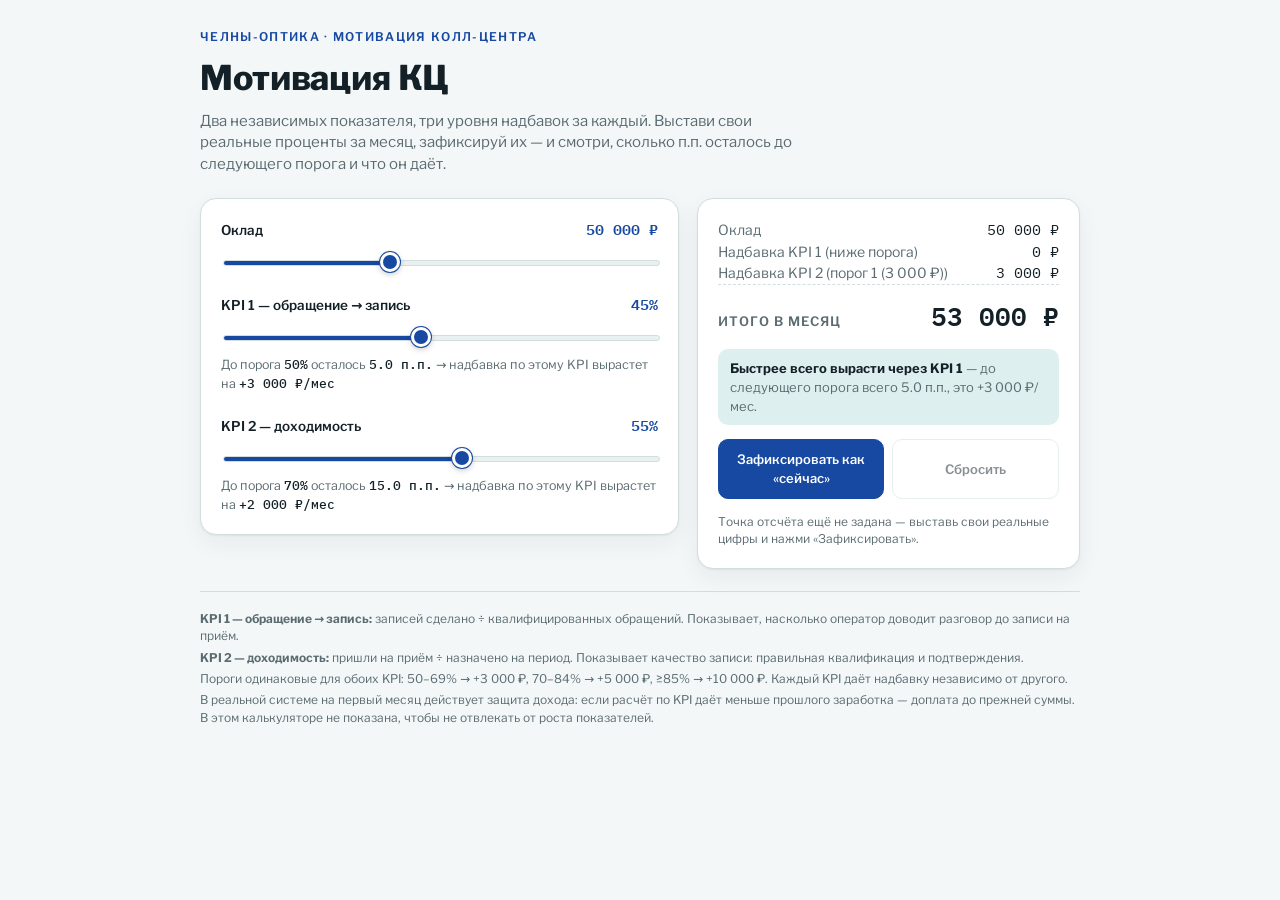
==== chelny-optika/index.html @ b5516760 "Челны-Оптика на общем движке: пороговые KPI-подсказки с ростом до следующего уровня" ====
<!doctype html>
<html lang="ru">
<head>
<meta charset="utf-8">
<meta name="viewport" content="width=device-width, initial-scale=1">
<title>Мотивация КЦ — Челны-Оптика</title>
<link rel="preconnect" href="https://fonts.googleapis.com">
<link rel="preconnect" href="https://fonts.gstatic.com" crossorigin>
<link href="https://fonts.googleapis.com/css2?family=Libre+Franklin:wght@400;500;600;700;800&family=IBM+Plex+Mono:wght@400;500;600&display=swap" rel="stylesheet">
<link rel="stylesheet" href="../assets/engine.css">
</head>
<body>
<div id="app"></div>
<script src="../assets/engine.js"></script>
<script>
(function () {
  var fmtMoney = MotivationCalculator.util.fmtMoney;

  // Ступени надбавки — одинаковые для обоих KPI: 50–69% / 70–84% / ≥85%.
  var THRESHOLDS = [50, 70, 85];
  var BONUS_BY_TIER = [0, 3000, 5000, 10000];

  function tierOf(pct) {
    return pct >= 85 ? 3 : pct >= 70 ? 2 : pct >= 50 ? 1 : 0;
  }

  function tierLabel(tier) {
    return tier === 0 ? 'ниже порога' : 'порог ' + tier + ' (' + fmtMoney(BONUS_BY_TIER[tier]) + ')';
  }

  // Подсказка под слайдером: сколько п.п. осталось до следующего порога
  // и на сколько вырастет надбавка именно за этот KPI, если его дотянуть.
  function growthHint(pct) {
    var tier = tierOf(pct);
    if (tier === 3) {
      return 'Максимальный порог по этому KPI уже взят — дальше расти по нему некуда, надбавка +' + fmtMoney(BONUS_BY_TIER[3]) + ' зафиксирована.';
    }
    var nextThreshold = THRESHOLDS[tier];
    var gap = Math.max(nextThreshold - pct, 0.1);
    var jump = BONUS_BY_TIER[tier + 1] - BONUS_BY_TIER[tier];
    return 'До порога <span class="mono">' + nextThreshold + '%</span> осталось <span class="mono">' + gap.toFixed(1) + ' п.п.</span> → надбавка по этому KPI вырастет на <span class="mono">+' + fmtMoney(jump) + '/мес</span>';
  }

  MotivationCalculator.init({
    title: 'Мотивация КЦ',
    eyebrow: 'Челны-Оптика · мотивация колл-центра',
    favicon: '🎧',
    lede: 'Два независимых показателя, три уровня надбавок за каждый. Выстави свои реальные проценты за месяц, зафиксируй их — и смотри, сколько п.п. осталось до следующего порога и что он даёт.',
    theme: { accent: '#1749A3', accentDark: '#4D8EF8' },
    footnotes: [
      '<strong>KPI 1 — обращение → запись:</strong> записей сделано ÷ квалифицированных обращений. Показывает, насколько оператор доводит разговор до записи на приём.',
      '<strong>KPI 2 — доходимость:</strong> пришли на приём ÷ назначено на период. Показывает качество записи: правильная квалификация и подтверждения.',
      'Пороги одинаковые для обоих KPI: 50–69% → +3 000 ₽, 70–84% → +5 000 ₽, ≥85% → +10 000 ₽. Каждый KPI даёт надбавку независимо от другого.',
      'В реальной системе на первый месяц действует защита дохода: если расчёт по KPI даёт меньше прошлого заработка — доплата до прежней суммы. В этом калькуляторе не показана, чтобы не отвлекать от роста показателей.'
    ],
    roles: [
      {
        id: 'operator',
        label: 'Оператор КЦ',
        fields: [
          {
            id: 'salary', label: 'Оклад', unit: 'money', min: 20000, max: 100000, step: 1000, default: 50000
          },
          {
            id: 'kpi1', label: 'KPI 1 — обращение → запись', unit: 'percent', min: 0, max: 100, step: 1, default: 45,
            marginal: function (s) { return growthHint(s.kpi1); }
          },
          {
            id: 'kpi2', label: 'KPI 2 — доходимость', unit: 'percent', min: 0, max: 100, step: 1, default: 55,
            marginal: function (s) { return growthHint(s.kpi2); }
          }
        ],
        compute: function (s) {
          var t1 = tierOf(s.kpi1);
          var t2 = tierOf(s.kpi2);
          var bonus1 = BONUS_BY_TIER[t1];
          var bonus2 = BONUS_BY_TIER[t2];
          return {
            rows: [
              { label: 'Оклад', value: s.salary },
              { label: 'Надбавка KPI 1 (' + tierLabel(t1) + ')', value: bonus1 },
              { label: 'Надбавка KPI 2 (' + tierLabel(t2) + ')', value: bonus2 }
            ],
            total: s.salary + bonus1 + bonus2,
            t1: t1, t2: t2
          };
        },
        tip: function (c, s) {
          if (c.t1 === 3 && c.t2 === 3) {
            return '<strong>Оба KPI на максимальном пороге.</strong> Дальше — удерживать результат, расти по этим показателям уже некуда.';
          }
          // Показываем KPI с наименьшим разрывом до следующего порога — туда быстрее всего дотянуться.
          var gap1 = c.t1 < 3 ? THRESHOLDS[c.t1] - s.kpi1 : Infinity;
          var gap2 = c.t2 < 3 ? THRESHOLDS[c.t2] - s.kpi2 : Infinity;
          var focus = gap1 <= gap2 ? 1 : 2;
          var gap = focus === 1 ? gap1 : gap2;
          var tier = focus === 1 ? c.t1 : c.t2;
          var jump = BONUS_BY_TIER[tier + 1] - BONUS_BY_TIER[tier];
          return '<strong>Быстрее всего вырасти через KPI ' + focus + '</strong> — до следующего порога всего ' + Math.max(gap, 0.1).toFixed(1) + ' п.п., это +' + fmtMoney(jump) + '/мес.';
        }
      }
    ]
  });
})();
</script>
</body>
</html>
---- assets/engine.css ----
/* Общий "движок" калькуляторов мотивации — вёрстка, слайдеры, дельта, подсказки.
   Формулы и конфигурация — за пределами этого файла, в client.js каждого клиента. */

:root {
  --ground: #F4F7F7;
  --surface: #FFFFFF;
  --surface-2: #E9F0F0;
  --ink: #142027;
  --ink-muted: #5A6B71;
  --line: #D2DEDE;
  --accent: #0E7C82;
  --accent-ink: #FFFFFF;
  --accent-soft: #DEEFEF;
  --positive: #2E8B57;
  --positive-soft: #E3F3EA;
  --negative: #B5473A;
  --negative-soft: #FBEAE7;
  --shadow: 0 1px 2px rgba(20, 32, 39, 0.06), 0 8px 24px rgba(20, 32, 39, 0.06);
}

@media (prefers-color-scheme: dark) {
  :root:not([data-theme="light"]) {
    --ground: #0D1417;
    --surface: #141D21;
    --surface-2: #1A252A;
    --ink: #E7EEF0;
    --ink-muted: #8FA3A8;
    --line: #263338;
    --accent: var(--accent-dark, #3FD0C9);
    --accent-ink: #072423;
    --accent-soft: #172C2C;
    --positive: #59CB8D;
    --positive-soft: #16302380;
    --negative: #E58572;
    --negative-soft: #351f1c;
    --shadow: 0 1px 2px rgba(0, 0, 0, 0.3), 0 8px 28px rgba(0, 0, 0, 0.35);
  }
}

:root[data-theme="dark"] {
  --ground: #0D1417;
  --surface: #141D21;
  --surface-2: #1A252A;
  --ink: #E7EEF0;
  --ink-muted: #8FA3A8;
  --line: #263338;
  --accent: var(--accent-dark, #3FD0C9);
  --accent-ink: #072423;
  --accent-soft: #172C2C;
  --positive: #59CB8D;
  --positive-soft: #16302380;
  --negative: #E58572;
  --negative-soft: #351f1c;
  --shadow: 0 1px 2px rgba(0, 0, 0, 0.3), 0 8px 28px rgba(0, 0, 0, 0.35);
}

* { box-sizing: border-box; }

/* Многие компоненты ниже задают свой display (flex/inline-flex) — без этого
   правила [hidden] перестаёт скрывать их, т.к. авторский display побеждает
   display:none из UA-стиля для [hidden] при равной специфичности. */
[hidden] { display: none !important; }

body {
  margin: 0;
  background: var(--ground);
  color: var(--ink);
  font-family: "Libre Franklin", system-ui, -apple-system, "Segoe UI", sans-serif;
  line-height: 1.45;
  -webkit-font-smoothing: antialiased;
}

.mono {
  font-family: "IBM Plex Mono", ui-monospace, "SF Mono", Menlo, monospace;
  font-variant-numeric: tabular-nums;
}

a { color: var(--accent); }

.app {
  max-width: 920px;
  margin: 0 auto;
  padding: 28px 20px 56px;
  display: flex;
  flex-direction: column;
  gap: 22px;
}

.hero { display: flex; flex-direction: column; gap: 8px; }

.eyebrow {
  margin: 0;
  text-transform: uppercase;
  letter-spacing: 0.11em;
  font-size: 12px;
  font-weight: 600;
  color: var(--accent);
}

h1 {
  margin: 0;
  font-size: clamp(26px, 4.4vw, 34px);
  font-weight: 800;
  letter-spacing: -0.01em;
  text-wrap: balance;
}

.lede { margin: 0; max-width: 60ch; color: var(--ink-muted); font-size: 15px; }

.role-switch {
  display: grid;
  grid-auto-flow: column;
  grid-auto-columns: 1fr;
  background: var(--surface-2);
  border: 1px solid var(--line);
  border-radius: 12px;
  padding: 4px;
  gap: 4px;
}

.role-btn {
  appearance: none;
  border: none;
  background: transparent;
  color: var(--ink-muted);
  font: inherit;
  font-weight: 600;
  font-size: 14px;
  padding: 10px 12px;
  border-radius: 9px;
  cursor: pointer;
  transition: background 0.15s ease, color 0.15s ease;
}

.role-btn.active { background: var(--surface); color: var(--ink); box-shadow: var(--shadow); }

.role-btn:focus-visible,
button:focus-visible,
input:focus-visible {
  outline: 2px solid var(--accent);
  outline-offset: 2px;
}

.panel-grid { display: grid; grid-template-columns: 1fr; gap: 18px; }

@media (min-width: 860px) {
  .panel-grid { grid-template-columns: 1.25fr 1fr; align-items: start; }
  .result-card { position: sticky; top: 20px; }
}

.inputs {
  background: var(--surface);
  border: 1px solid var(--line);
  border-radius: 16px;
  padding: 20px;
  display: flex;
  flex-direction: column;
  gap: 22px;
  box-shadow: var(--shadow);
}

.field-head {
  display: flex;
  justify-content: space-between;
  align-items: baseline;
  gap: 12px;
  margin-bottom: 8px;
}

.field-head label { font-size: 13.5px; font-weight: 600; color: var(--ink); }
.field-head .value { font-size: 15px; font-weight: 600; color: var(--accent); }

input[type="range"] {
  -webkit-appearance: none;
  appearance: none;
  width: 100%;
  height: 6px;
  border-radius: 999px;
  background: linear-gradient(to right, var(--accent) var(--fill, 50%), var(--surface-2) var(--fill, 50%));
  border: 1px solid var(--line);
  cursor: pointer;
}

input[type="range"]::-webkit-slider-thumb {
  -webkit-appearance: none;
  width: 20px;
  height: 20px;
  border-radius: 50%;
  background: var(--accent);
  border: 3px solid var(--surface);
  box-shadow: 0 0 0 1px var(--accent), 0 2px 6px rgba(0,0,0,0.25);
  cursor: pointer;
  margin-top: -1px;
}

input[type="range"]::-moz-range-thumb {
  width: 16px;
  height: 16px;
  border-radius: 50%;
  background: var(--accent);
  border: 3px solid var(--surface);
  box-shadow: 0 0 0 1px var(--accent);
  cursor: pointer;
}

input[type="range"]::-moz-range-track { height: 6px; border-radius: 999px; background: transparent; }

.marginal { margin: 8px 0 0; font-size: 12.5px; color: var(--ink-muted); }
.marginal .mono { color: var(--ink); font-weight: 500; }

.result-card {
  background: var(--surface);
  border: 1px solid var(--line);
  border-radius: 16px;
  padding: 20px;
  display: flex;
  flex-direction: column;
  gap: 14px;
  box-shadow: var(--shadow);
}

.result-row {
  display: flex;
  justify-content: space-between;
  align-items: baseline;
  font-size: 14px;
  color: var(--ink-muted);
}

.result-row .mono { color: var(--ink); font-size: 15px; }

.result-total {
  display: flex;
  justify-content: space-between;
  align-items: baseline;
  padding-top: 12px;
  border-top: 1px dashed var(--line);
}

.result-total .label {
  font-size: 13px;
  text-transform: uppercase;
  letter-spacing: 0.08em;
  font-weight: 600;
  color: var(--ink-muted);
}

.result-total .mono { font-size: 26px; font-weight: 600; }

.delta-pill {
  display: inline-flex;
  align-items: center;
  gap: 6px;
  align-self: flex-start;
  padding: 6px 12px;
  border-radius: 999px;
  font-size: 13px;
  font-weight: 600;
}

.delta-pill.positive { background: var(--positive-soft); color: var(--positive); }
.delta-pill.negative { background: var(--negative-soft); color: var(--negative); }
.delta-pill.neutral { background: var(--surface-2); color: var(--ink-muted); }

.tip {
  margin: 0;
  font-size: 13px;
  color: var(--ink-muted);
  background: var(--accent-soft);
  border-radius: 10px;
  padding: 10px 12px;
}

.tip strong { color: var(--ink); }

.baseline-controls { display: flex; gap: 8px; }

.baseline-controls button {
  flex: 1;
  font: inherit;
  font-weight: 600;
  font-size: 13px;
  padding: 10px 12px;
  border-radius: 10px;
  cursor: pointer;
  border: 1px solid var(--line);
  background: var(--surface);
  color: var(--ink);
  transition: transform 0.1s ease;
}

.baseline-controls button.primary { background: var(--accent); color: var(--accent-ink); border-color: var(--accent); }
.baseline-controls button:active { transform: scale(0.98); }
.baseline-controls button:disabled { opacity: 0.5; cursor: not-allowed; }

.baseline-note { margin: 0; font-size: 12px; color: var(--ink-muted); }
.baseline-note .mono { color: var(--ink); }

footer.formula { font-size: 12px; color: var(--ink-muted); border-top: 1px solid var(--line); padding-top: 14px; }
footer.formula p { margin: 4px 0; }

@media (prefers-reduced-motion: reduce) {
  * { transition: none !important; }
}
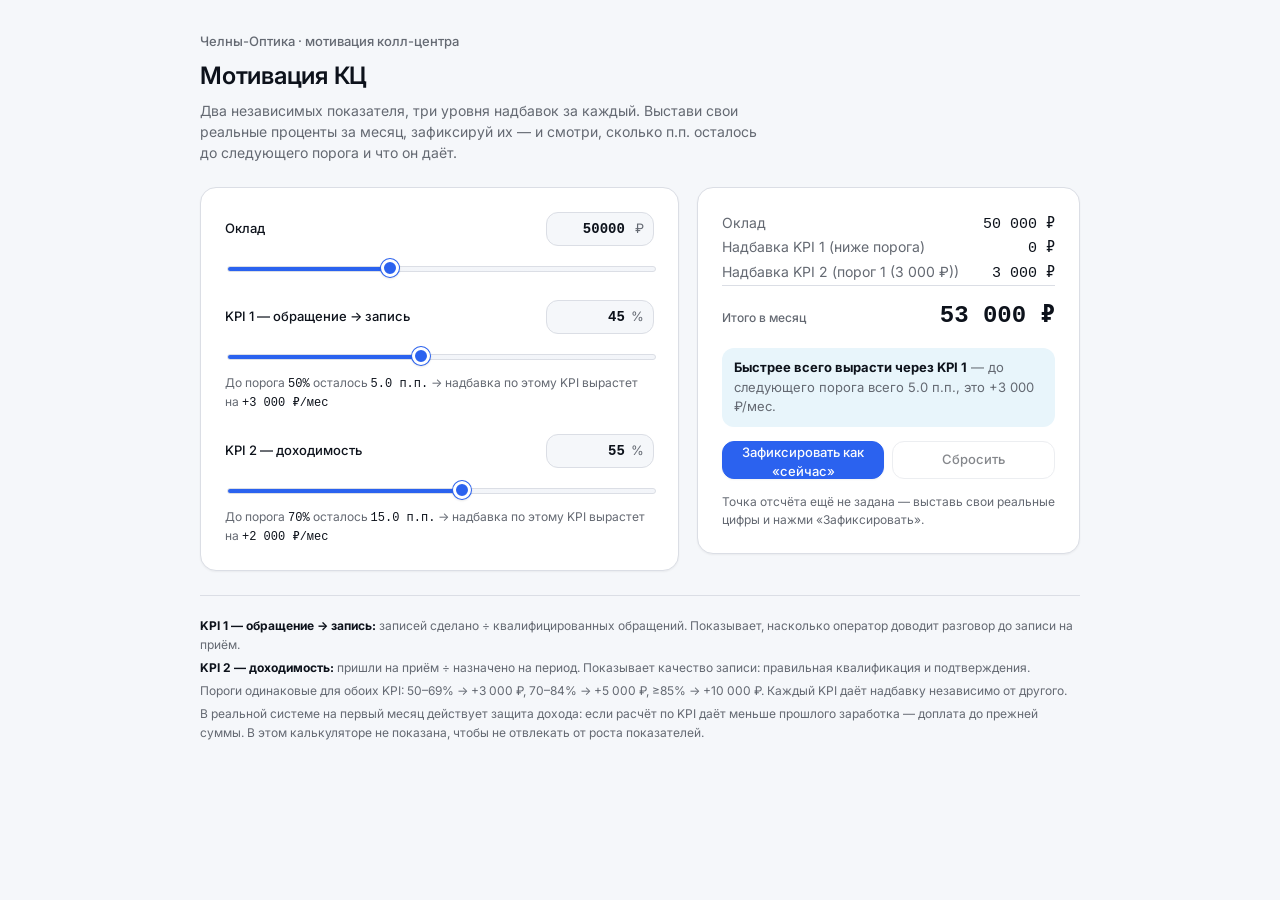
==== commit c3550497: "Дизайн под Оптимайзер (OKLCH-токены, Inter, статусные цвета) + ручной ввод чисел рядом со слайдерами" ====
--- a/chelny-optika/index.html
+++ b/chelny-optika/index.html
@@ -6,7 +6,7 @@
 <title>Мотивация КЦ — Челны-Оптика</title>
 <link rel="preconnect" href="https://fonts.googleapis.com">
 <link rel="preconnect" href="https://fonts.gstatic.com" crossorigin>
-<link href="https://fonts.googleapis.com/css2?family=Libre+Franklin:wght@400;500;600;700;800&family=IBM+Plex+Mono:wght@400;500;600&display=swap" rel="stylesheet">
+<link href="https://fonts.googleapis.com/css2?family=Inter:wght@400;500;600;700&display=swap" rel="stylesheet">
 <link rel="stylesheet" href="../assets/engine.css">
 </head>
 <body>
@@ -46,7 +46,6 @@
     eyebrow: 'Челны-Оптика · мотивация колл-центра',
     favicon: '🎧',
     lede: 'Два независимых показателя, три уровня надбавок за каждый. Выстави свои реальные проценты за месяц, зафиксируй их — и смотри, сколько п.п. осталось до следующего порога и что он даёт.',
-    theme: { accent: '#1749A3', accentDark: '#4D8EF8' },
     footnotes: [
       '<strong>KPI 1 — обращение → запись:</strong> записей сделано ÷ квалифицированных обращений. Показывает, насколько оператор доводит разговор до записи на приём.',
       '<strong>KPI 2 — доходимость:</strong> пришли на приём ÷ назначено на период. Показывает качество записи: правильная квалификация и подтверждения.',
--- a/assets/engine.css
+++ b/assets/engine.css
@@ -1,57 +1,85 @@
 /* Общий "движок" калькуляторов мотивации — вёрстка, слайдеры, дельта, подсказки.
-   Формулы и конфигурация — за пределами этого файла, в client.js каждого клиента. */
+   Формулы и конфигурация — за пределами этого файла, в client.js каждого клиента.
+
+   Токены цвета/радиуса/тени скопированы из дизайн-системы Оптимайзера
+   (optics_summary/frontend/src/styles/design-tokens.css), чтобы калькулятор
+   выглядел как часть того же продукта, а не отдельная поделка:
+   OKLCH-палитра, Inter, приглушённые границы, парные статусные цвета
+   (заливка *-й и текст *-text — насыщенный жёлтый/зелёный не даёт AA-контраст
+   как текст на белом, поэтому у read-only текста своя, более тёмная версия). */
 
 :root {
-  --ground: #F4F7F7;
-  --surface: #FFFFFF;
-  --surface-2: #E9F0F0;
-  --ink: #142027;
-  --ink-muted: #5A6B71;
-  --line: #D2DEDE;
-  --accent: #0E7C82;
-  --accent-ink: #FFFFFF;
-  --accent-soft: #DEEFEF;
-  --positive: #2E8B57;
-  --positive-soft: #E3F3EA;
-  --negative: #B5473A;
-  --negative-soft: #FBEAE7;
-  --shadow: 0 1px 2px rgba(20, 32, 39, 0.06), 0 8px 24px rgba(20, 32, 39, 0.06);
+  --background: oklch(0.975 0.004 264);
+  --foreground: oklch(0.18 0.02 264);
+  --card: oklch(1 0 0);
+  --muted: oklch(0.97 0.006 264);
+  --muted-foreground: oklch(0.52 0.015 264);
+  --border: oklch(0.90 0.010 264);
+  --primary: oklch(0.55 0.22 264);
+  --primary-dark: oklch(0.65 0.22 264); /* используется только в тёмной теме, если клиент не задал свой accentDark */
+  --primary-foreground: oklch(0.99 0.002 264);
+
+  --excellent: oklch(0.62 0.18 150);
+  --excellent-text: oklch(0.54 0.18 150);
+  --good: oklch(0.75 0.16 70);
+  --good-text: oklch(0.57 0.16 70);
+  --poor: oklch(0.58 0.22 25);
+  --poor-text: oklch(0.58 0.22 25);
+  --info: oklch(0.62 0.16 230);
+  --info-text: oklch(0.545 0.16 230);
+
+  --radius-lg: 0.75rem;  /* поля, кнопки, слайдер */
+  --radius-xl: 1rem;     /* карточки */
+  --shadow-sm: 0 1px 2px 0 rgb(0 0 0 / 0.05);
+  --shadow-md: 0 4px 6px -1px rgb(0 0 0 / 0.1), 0 2px 4px -2px rgb(0 0 0 / 0.1);
 }
 
 @media (prefers-color-scheme: dark) {
   :root:not([data-theme="light"]) {
-    --ground: #0D1417;
-    --surface: #141D21;
-    --surface-2: #1A252A;
-    --ink: #E7EEF0;
-    --ink-muted: #8FA3A8;
-    --line: #263338;
-    --accent: var(--accent-dark, #3FD0C9);
-    --accent-ink: #072423;
-    --accent-soft: #172C2C;
-    --positive: #59CB8D;
-    --positive-soft: #16302380;
-    --negative: #E58572;
-    --negative-soft: #351f1c;
-    --shadow: 0 1px 2px rgba(0, 0, 0, 0.3), 0 8px 28px rgba(0, 0, 0, 0.35);
+    --background: oklch(0.12 0.02 264);
+    --foreground: oklch(0.96 0.003 264);
+    --card: oklch(0.175 0.018 264);
+    --muted: oklch(0.20 0.018 264);
+    --muted-foreground: oklch(0.68 0.015 264);
+    --border: oklch(0.30 0.016 264);
+    --primary: var(--primary-dark);
+    --primary-foreground: oklch(0.12 0.02 264);
+
+    --excellent: oklch(0.68 0.18 150);
+    --excellent-text: var(--excellent);
+    --good: oklch(0.75 0.18 70);
+    --good-text: var(--good);
+    --poor: oklch(0.62 0.20 25);
+    --poor-text: var(--poor);
+    --info: oklch(0.68 0.18 230);
+    --info-text: var(--info);
+
+    --shadow-sm: 0 1px 2px 0 rgb(0 0 0 / 0.40);
+    --shadow-md: 0 4px 6px -1px rgb(0 0 0 / 0.50), 0 2px 4px -2px rgb(0 0 0 / 0.50);
   }
 }
 
 :root[data-theme="dark"] {
-  --ground: #0D1417;
-  --surface: #141D21;
-  --surface-2: #1A252A;
-  --ink: #E7EEF0;
-  --ink-muted: #8FA3A8;
-  --line: #263338;
-  --accent: var(--accent-dark, #3FD0C9);
-  --accent-ink: #072423;
-  --accent-soft: #172C2C;
-  --positive: #59CB8D;
-  --positive-soft: #16302380;
-  --negative: #E58572;
-  --negative-soft: #351f1c;
-  --shadow: 0 1px 2px rgba(0, 0, 0, 0.3), 0 8px 28px rgba(0, 0, 0, 0.35);
+  --background: oklch(0.12 0.02 264);
+  --foreground: oklch(0.96 0.003 264);
+  --card: oklch(0.175 0.018 264);
+  --muted: oklch(0.20 0.018 264);
+  --muted-foreground: oklch(0.68 0.015 264);
+  --border: oklch(0.30 0.016 264);
+  --primary: var(--primary-dark);
+  --primary-foreground: oklch(0.12 0.02 264);
+
+  --excellent: oklch(0.68 0.18 150);
+  --excellent-text: var(--excellent);
+  --good: oklch(0.75 0.18 70);
+  --good-text: var(--good);
+  --poor: oklch(0.62 0.20 25);
+  --poor-text: var(--poor);
+  --info: oklch(0.68 0.18 230);
+  --info-text: var(--info);
+
+  --shadow-sm: 0 1px 2px 0 rgb(0 0 0 / 0.40);
+  --shadow-md: 0 4px 6px -1px rgb(0 0 0 / 0.50), 0 2px 4px -2px rgb(0 0 0 / 0.50);
 }
 
 * { box-sizing: border-box; }
@@ -63,57 +91,53 @@
 
 body {
   margin: 0;
-  background: var(--ground);
-  color: var(--ink);
-  font-family: "Libre Franklin", system-ui, -apple-system, "Segoe UI", sans-serif;
-  line-height: 1.45;
+  background: var(--background);
+  color: var(--foreground);
+  font-family: "Inter", system-ui, -apple-system, "Segoe UI", sans-serif;
+  line-height: 1.5;
   -webkit-font-smoothing: antialiased;
 }
 
 .mono {
-  font-family: "IBM Plex Mono", ui-monospace, "SF Mono", Menlo, monospace;
+  font-family: ui-monospace, "SF Mono", Menlo, Consolas, "Liberation Mono", monospace;
   font-variant-numeric: tabular-nums;
 }
-
-a { color: var(--accent); }
 
 .app {
   max-width: 920px;
   margin: 0 auto;
-  padding: 28px 20px 56px;
+  padding: 32px 20px 56px;
   display: flex;
   flex-direction: column;
-  gap: 22px;
-}
-
-.hero { display: flex; flex-direction: column; gap: 8px; }
+  gap: 24px;
+}
+
+.hero { display: flex; flex-direction: column; gap: 6px; }
 
 .eyebrow {
   margin: 0;
-  text-transform: uppercase;
-  letter-spacing: 0.11em;
-  font-size: 12px;
-  font-weight: 600;
-  color: var(--accent);
+  font-size: 13px;
+  font-weight: 500;
+  color: var(--muted-foreground);
 }
 
 h1 {
   margin: 0;
-  font-size: clamp(26px, 4.4vw, 34px);
-  font-weight: 800;
+  font-size: 1.5rem; /* text-2xl — как заголовок страницы в Оптимайзере */
+  font-weight: 600;
   letter-spacing: -0.01em;
   text-wrap: balance;
 }
 
-.lede { margin: 0; max-width: 60ch; color: var(--ink-muted); font-size: 15px; }
+.lede { margin: 0; max-width: 62ch; color: var(--muted-foreground); font-size: 0.875rem; }
 
 .role-switch {
   display: grid;
   grid-auto-flow: column;
   grid-auto-columns: 1fr;
-  background: var(--surface-2);
-  border: 1px solid var(--line);
-  border-radius: 12px;
+  background: var(--muted);
+  border: 1px solid var(--border);
+  border-radius: var(--radius-lg);
   padding: 4px;
   gap: 4px;
 }
@@ -122,22 +146,22 @@
   appearance: none;
   border: none;
   background: transparent;
-  color: var(--ink-muted);
+  color: var(--muted-foreground);
   font: inherit;
-  font-weight: 600;
-  font-size: 14px;
-  padding: 10px 12px;
-  border-radius: 9px;
+  font-weight: 500;
+  font-size: 0.875rem;
+  padding: 9px 12px;
+  border-radius: calc(var(--radius-lg) - 4px);
   cursor: pointer;
   transition: background 0.15s ease, color 0.15s ease;
 }
 
-.role-btn.active { background: var(--surface); color: var(--ink); box-shadow: var(--shadow); }
+.role-btn.active { background: var(--card); color: var(--foreground); box-shadow: var(--shadow-sm); }
 
 .role-btn:focus-visible,
 button:focus-visible,
 input:focus-visible {
-  outline: 2px solid var(--accent);
+  outline: 2px solid var(--primary);
   outline-offset: 2px;
 }
 
@@ -149,26 +173,64 @@
 }
 
 .inputs {
-  background: var(--surface);
-  border: 1px solid var(--line);
-  border-radius: 16px;
-  padding: 20px;
+  background: var(--card);
+  border: 1px solid var(--border);
+  border-radius: var(--radius-xl);
+  padding: 24px;
   display: flex;
   flex-direction: column;
   gap: 22px;
-  box-shadow: var(--shadow);
+  box-shadow: var(--shadow-sm);
+  transition: box-shadow 0.2s ease;
 }
 
 .field-head {
   display: flex;
   justify-content: space-between;
-  align-items: baseline;
+  align-items: center;
   gap: 12px;
   margin-bottom: 8px;
 }
 
-.field-head label { font-size: 13.5px; font-weight: 600; color: var(--ink); }
-.field-head .value { font-size: 15px; font-weight: 600; color: var(--accent); }
+.field-head label { font-size: 0.8125rem; font-weight: 500; color: var(--foreground); }
+
+/* Значение показателя — не просто текст, а редактируемое поле: сотрудник может
+   и тащить слайдер, и вписать точное число (например, из отчёта iTigris/AMO). */
+.value-input-wrap { position: relative; flex-shrink: 0; }
+.value-input {
+  width: 108px;
+  height: 34px;
+  padding: 0 10px;
+  border: 1px solid var(--border);
+  border-radius: var(--radius-lg);
+  background: var(--background);
+  color: var(--foreground);
+  font: inherit;
+  font-family: ui-monospace, "SF Mono", Menlo, Consolas, "Liberation Mono", monospace;
+  font-size: 0.875rem;
+  font-weight: 600;
+  font-variant-numeric: tabular-nums;
+  text-align: right;
+  -moz-appearance: textfield;
+  transition: border-color 0.15s ease, box-shadow 0.15s ease;
+}
+.value-input::-webkit-outer-spin-button,
+.value-input::-webkit-inner-spin-button { -webkit-appearance: none; margin: 0; }
+.value-input:focus {
+  outline: none;
+  border-color: var(--primary);
+  box-shadow: 0 0 0 3px color-mix(in oklab, var(--primary) 20%, transparent);
+}
+.value-input.has-unit { padding-right: 28px; }
+.value-unit {
+  position: absolute;
+  right: 10px;
+  top: 50%;
+  transform: translateY(-50%);
+  font-size: 0.8125rem;
+  color: var(--muted-foreground);
+  pointer-events: none;
+}
 
 input[type="range"] {
   -webkit-appearance: none;
@@ -176,128 +238,137 @@
   width: 100%;
   height: 6px;
   border-radius: 999px;
-  background: linear-gradient(to right, var(--accent) var(--fill, 50%), var(--surface-2) var(--fill, 50%));
-  border: 1px solid var(--line);
+  background: linear-gradient(to right, var(--primary) var(--fill, 50%), var(--muted) var(--fill, 50%));
+  border: 1px solid var(--border);
   cursor: pointer;
 }
 
 input[type="range"]::-webkit-slider-thumb {
   -webkit-appearance: none;
-  width: 20px;
-  height: 20px;
+  width: 18px;
+  height: 18px;
   border-radius: 50%;
-  background: var(--accent);
-  border: 3px solid var(--surface);
-  box-shadow: 0 0 0 1px var(--accent), 0 2px 6px rgba(0,0,0,0.25);
+  background: var(--primary);
+  border: 3px solid var(--card);
+  box-shadow: 0 0 0 1px var(--primary), 0 1px 3px rgba(0,0,0,.2);
   cursor: pointer;
   margin-top: -1px;
 }
 
 input[type="range"]::-moz-range-thumb {
-  width: 16px;
-  height: 16px;
+  width: 15px;
+  height: 15px;
   border-radius: 50%;
-  background: var(--accent);
-  border: 3px solid var(--surface);
-  box-shadow: 0 0 0 1px var(--accent);
+  background: var(--primary);
+  border: 3px solid var(--card);
+  box-shadow: 0 0 0 1px var(--primary);
   cursor: pointer;
 }
 
 input[type="range"]::-moz-range-track { height: 6px; border-radius: 999px; background: transparent; }
 
-.marginal { margin: 8px 0 0; font-size: 12.5px; color: var(--ink-muted); }
-.marginal .mono { color: var(--ink); font-weight: 500; }
+.marginal { margin: 8px 0 0; font-size: 0.75rem; color: var(--muted-foreground); line-height: 1.5; }
+.marginal .mono { color: var(--foreground); font-weight: 500; }
 
 .result-card {
-  background: var(--surface);
-  border: 1px solid var(--line);
-  border-radius: 16px;
-  padding: 20px;
+  background: var(--card);
+  border: 1px solid var(--border);
+  border-radius: var(--radius-xl);
+  padding: 24px;
   display: flex;
   flex-direction: column;
   gap: 14px;
-  box-shadow: var(--shadow);
+  box-shadow: var(--shadow-sm);
 }
 
 .result-row {
   display: flex;
   justify-content: space-between;
   align-items: baseline;
-  font-size: 14px;
-  color: var(--ink-muted);
-}
-
-.result-row .mono { color: var(--ink); font-size: 15px; }
+  gap: 12px;
+  font-size: 0.875rem;
+  color: var(--muted-foreground);
+}
+
+.result-row .mono { color: var(--foreground); font-size: 0.9375rem; font-weight: 500; }
 
 .result-total {
   display: flex;
   justify-content: space-between;
   align-items: baseline;
   padding-top: 12px;
-  border-top: 1px dashed var(--line);
+  border-top: 1px solid var(--border);
 }
 
 .result-total .label {
-  font-size: 13px;
-  text-transform: uppercase;
-  letter-spacing: 0.08em;
-  font-weight: 600;
-  color: var(--ink-muted);
-}
-
-.result-total .mono { font-size: 26px; font-weight: 600; }
+  font-size: 0.75rem;
+  font-weight: 500;
+  color: var(--muted-foreground);
+}
+
+.result-total .mono { font-size: 1.5rem; font-weight: 600; }
 
 .delta-pill {
   display: inline-flex;
   align-items: center;
   gap: 6px;
   align-self: flex-start;
-  padding: 6px 12px;
+  padding: 4px 12px;
   border-radius: 999px;
-  font-size: 13px;
+  font-size: 0.75rem;
   font-weight: 600;
 }
 
-.delta-pill.positive { background: var(--positive-soft); color: var(--positive); }
-.delta-pill.negative { background: var(--negative-soft); color: var(--negative); }
-.delta-pill.neutral { background: var(--surface-2); color: var(--ink-muted); }
+/* Заливка 10% от статусного цвета + текстовый вариант с AA-контрастом —
+   тот же паттерн, что у Badge/text-excellent в Оптимайзере. */
+.delta-pill.positive { background: color-mix(in oklab, var(--excellent) 12%, var(--card)); color: var(--excellent-text); }
+.delta-pill.negative { background: color-mix(in oklab, var(--poor) 12%, var(--card)); color: var(--poor-text); }
+.delta-pill.neutral { background: var(--muted); color: var(--muted-foreground); }
 
 .tip {
   margin: 0;
-  font-size: 13px;
-  color: var(--ink-muted);
-  background: var(--accent-soft);
-  border-radius: 10px;
+  font-size: 0.8125rem;
+  color: var(--muted-foreground);
+  background: color-mix(in oklab, var(--info) 10%, var(--card));
+  border-radius: var(--radius-lg);
   padding: 10px 12px;
-}
-
-.tip strong { color: var(--ink); }
+  line-height: 1.5;
+}
+
+.tip strong { color: var(--foreground); }
 
 .baseline-controls { display: flex; gap: 8px; }
 
 .baseline-controls button {
   flex: 1;
   font: inherit;
-  font-weight: 600;
-  font-size: 13px;
-  padding: 10px 12px;
-  border-radius: 10px;
-  cursor: pointer;
-  border: 1px solid var(--line);
-  background: var(--surface);
-  color: var(--ink);
-  transition: transform 0.1s ease;
-}
-
-.baseline-controls button.primary { background: var(--accent); color: var(--accent-ink); border-color: var(--accent); }
+  font-weight: 500;
+  font-size: 0.8125rem;
+  height: 38px;
+  border-radius: var(--radius-lg);
+  cursor: pointer;
+  border: 1px solid var(--border);
+  background: var(--card);
+  color: var(--foreground);
+  transition: box-shadow 0.15s ease, background 0.15s ease, transform 0.1s ease;
+}
+
+.baseline-controls button.primary {
+  background: var(--primary);
+  color: var(--primary-foreground);
+  border-color: var(--primary);
+  box-shadow: var(--shadow-sm);
+}
+.baseline-controls button.primary:hover { box-shadow: var(--shadow-md); }
 .baseline-controls button:active { transform: scale(0.98); }
 .baseline-controls button:disabled { opacity: 0.5; cursor: not-allowed; }
 
-.baseline-note { margin: 0; font-size: 12px; color: var(--ink-muted); }
-.baseline-note .mono { color: var(--ink); }
-
-footer.formula { font-size: 12px; color: var(--ink-muted); border-top: 1px solid var(--line); padding-top: 14px; }
+.baseline-note { margin: 0; font-size: 0.75rem; color: var(--muted-foreground); }
+.baseline-note .mono { color: var(--foreground); }
+
+footer.formula { font-size: 0.75rem; color: var(--muted-foreground); border-top: 1px solid var(--border); padding-top: 16px; line-height: 1.6; }
 footer.formula p { margin: 4px 0; }
+footer.formula strong { color: var(--foreground); }
 
 @media (prefers-reduced-motion: reduce) {
   * { transition: none !important; }
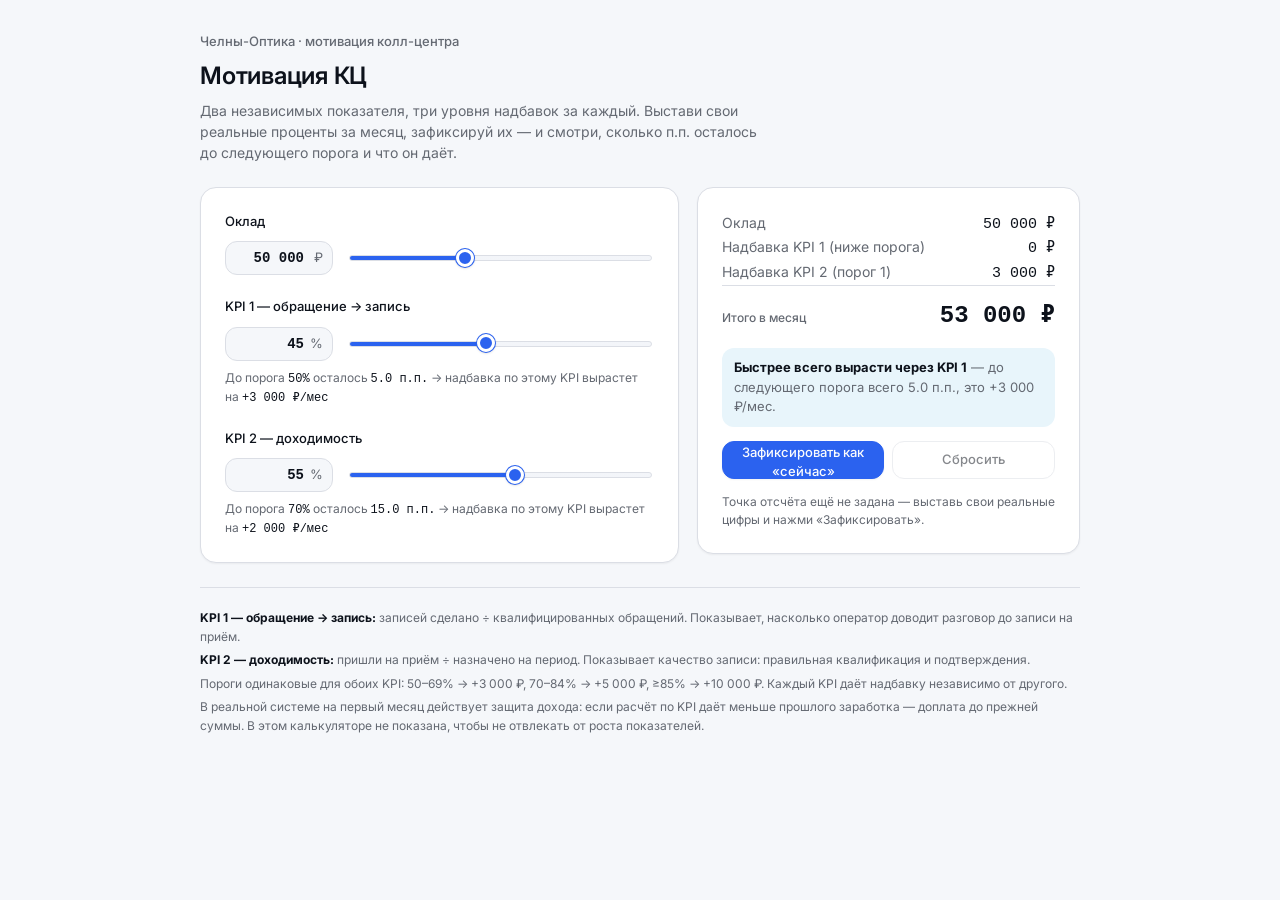
==== commit 6692f18a: "Ровная вёрстка полей: подпись всегда сверху отдельной строкой, разделители разрядов в редактируемых " ====
--- a/chelny-optika/index.html
+++ b/chelny-optika/index.html
@@ -25,7 +25,8 @@
   }
 
   function tierLabel(tier) {
-    return tier === 0 ? 'ниже порога' : 'порог ' + tier + ' (' + fmtMoney(BONUS_BY_TIER[tier]) + ')';
+    // Сумма не дублируется здесь — она и так справа, в значении строки.
+    return tier === 0 ? 'ниже порога' : 'порог ' + tier;
   }
 
   // Подсказка под слайдером: сколько п.п. осталось до следующего порога
--- a/assets/engine.css
+++ b/assets/engine.css
@@ -184,15 +184,26 @@
   transition: box-shadow 0.2s ease;
 }
 
-.field-head {
-  display: flex;
-  justify-content: space-between;
+/* Подпись — всегда отдельной строкой сверху, независимо от длины (как
+   Label над Input у Оптимайзера). Строка со слайдером и числом всегда стоит
+   на том же месте у всех полей — раньше, когда подпись была рядом со
+   значением, длинный текст переносился на две строки и сдвигал поле вниз
+   только у этого показателя, вся колонка выглядела неровной. */
+.field-label {
+  display: block;
+  font-size: 0.8125rem;
+  font-weight: 500;
+  color: var(--foreground);
+  margin-bottom: 10px;
+}
+
+.field-control {
+  display: flex;
   align-items: center;
-  gap: 12px;
-  margin-bottom: 8px;
-}
-
-.field-head label { font-size: 0.8125rem; font-weight: 500; color: var(--foreground); }
+  gap: 14px;
+}
+
+.field-control input[type="range"] { flex: 1; min-width: 0; }
 
 /* Значение показателя — не просто текст, а редактируемое поле: сотрудник может
    и тащить слайдер, и вписать точное число (например, из отчёта iTigris/AMO). */
@@ -290,6 +301,13 @@
   color: var(--muted-foreground);
 }
 
+/* Подпись может быть длинной и переноситься на две строки (например,
+   "Надбавка KPI 2 (порог 1 (3 000 ₽))") — но само число переноситься не
+   должно никогда: разорванное посередине "3 000" / "₽" выглядит как баг,
+   а не как перенос текста. */
+.result-row > span:first-child { flex: 1 1 auto; min-width: 0; }
+.result-row > span:last-child { flex: 0 0 auto; white-space: nowrap; }
+
 .result-row .mono { color: var(--foreground); font-size: 0.9375rem; font-weight: 500; }
 
 .result-total {
